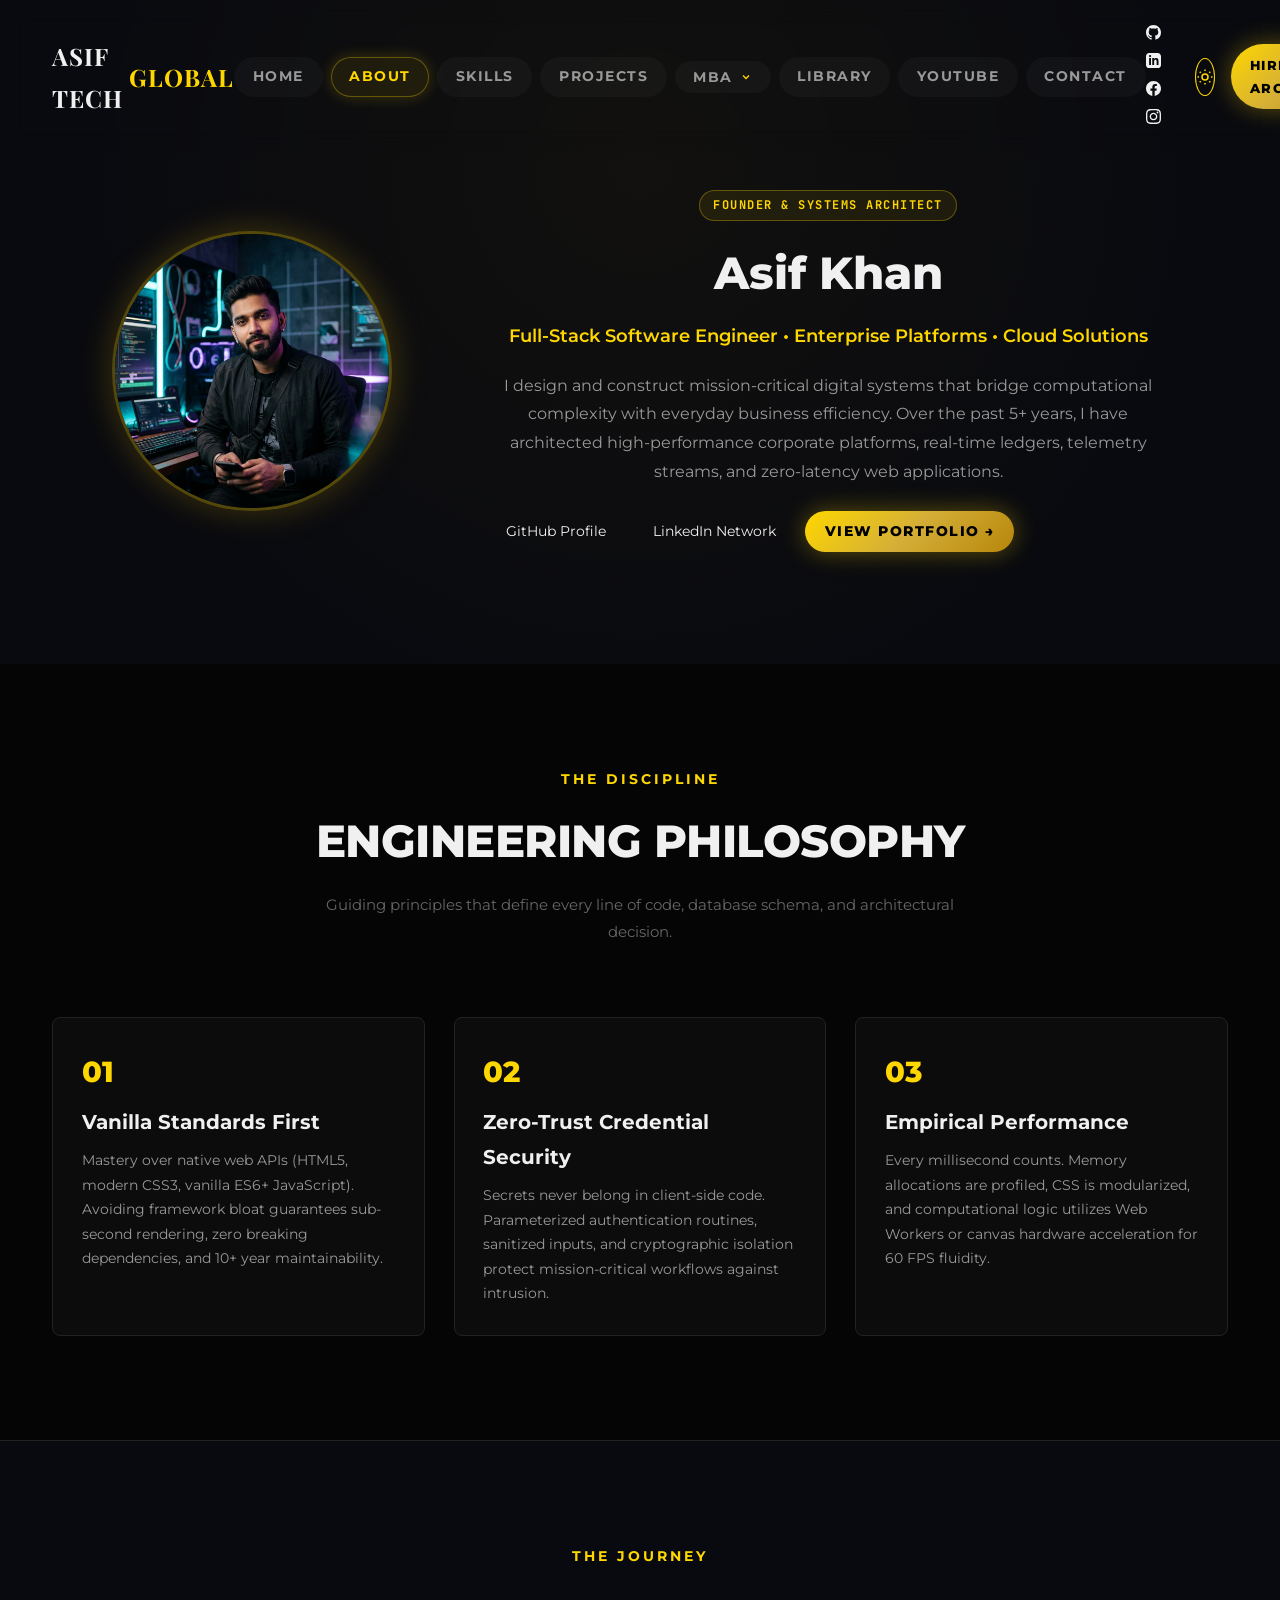
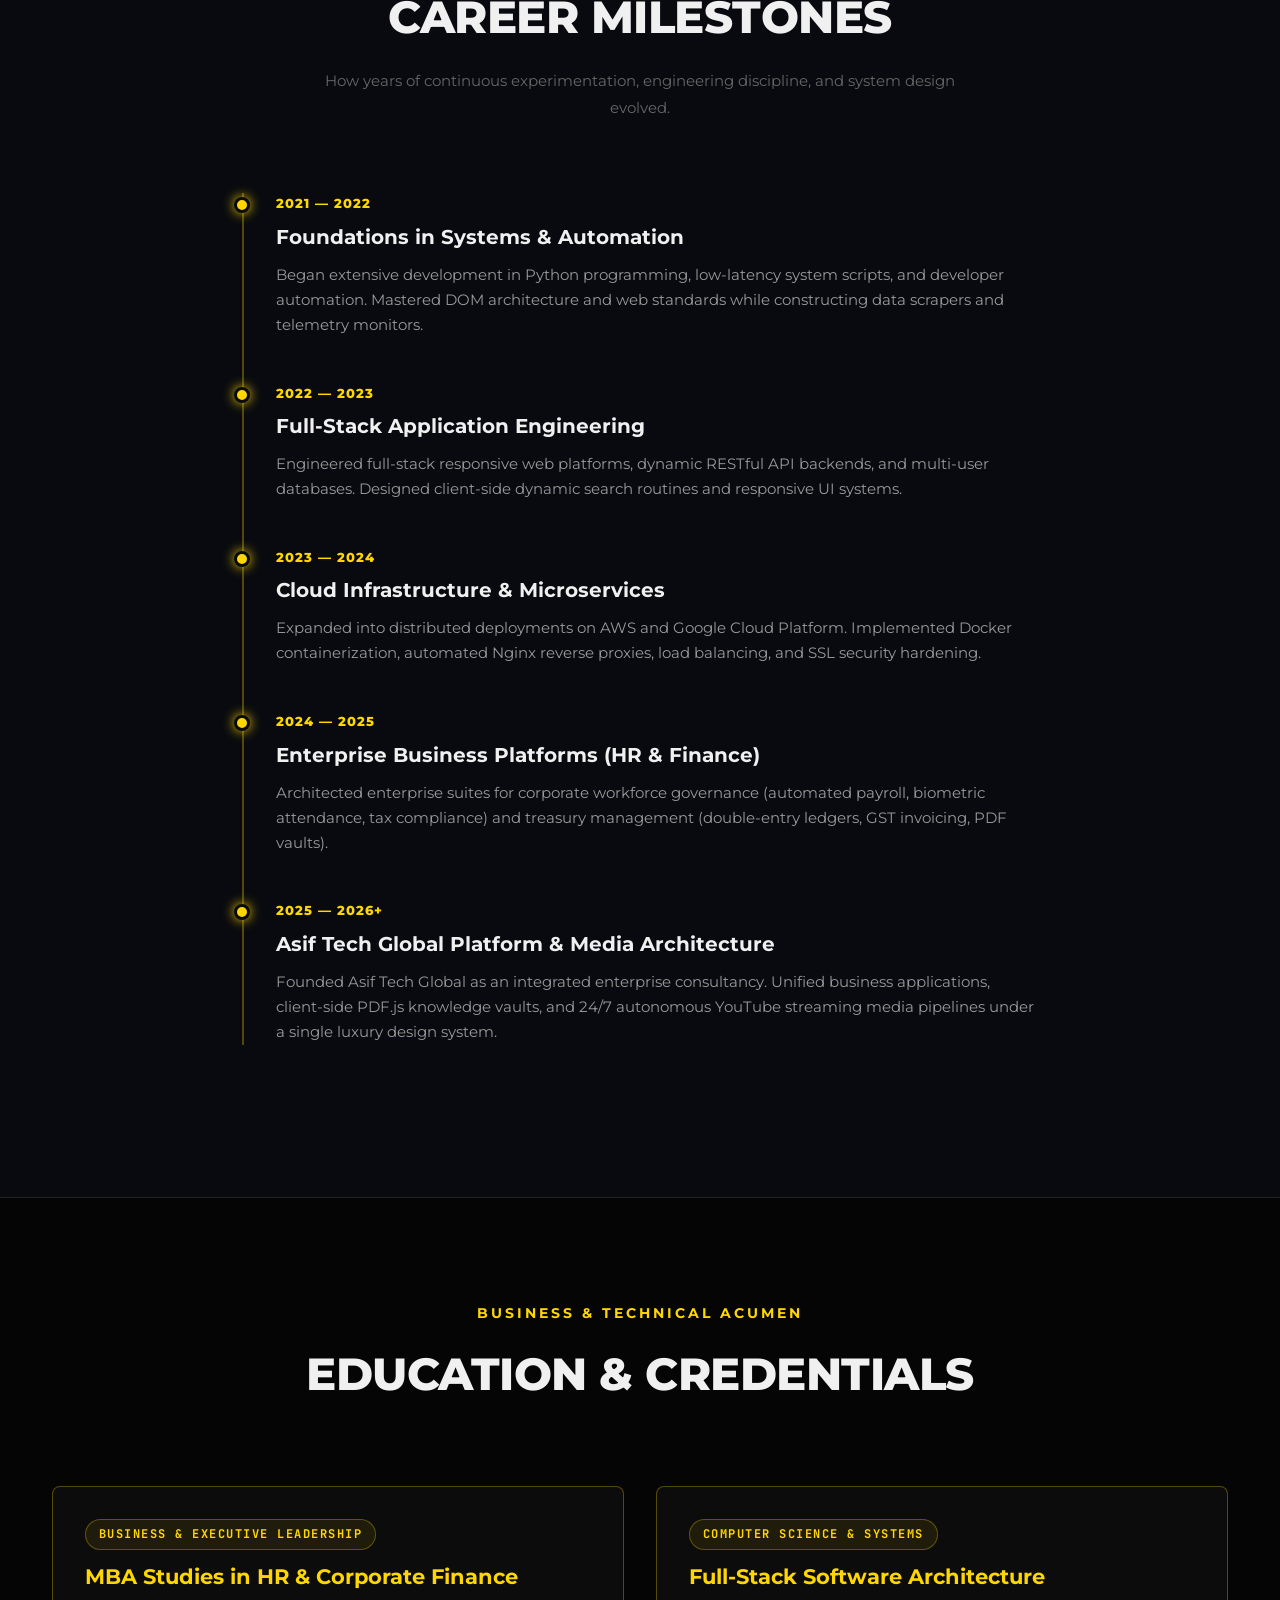
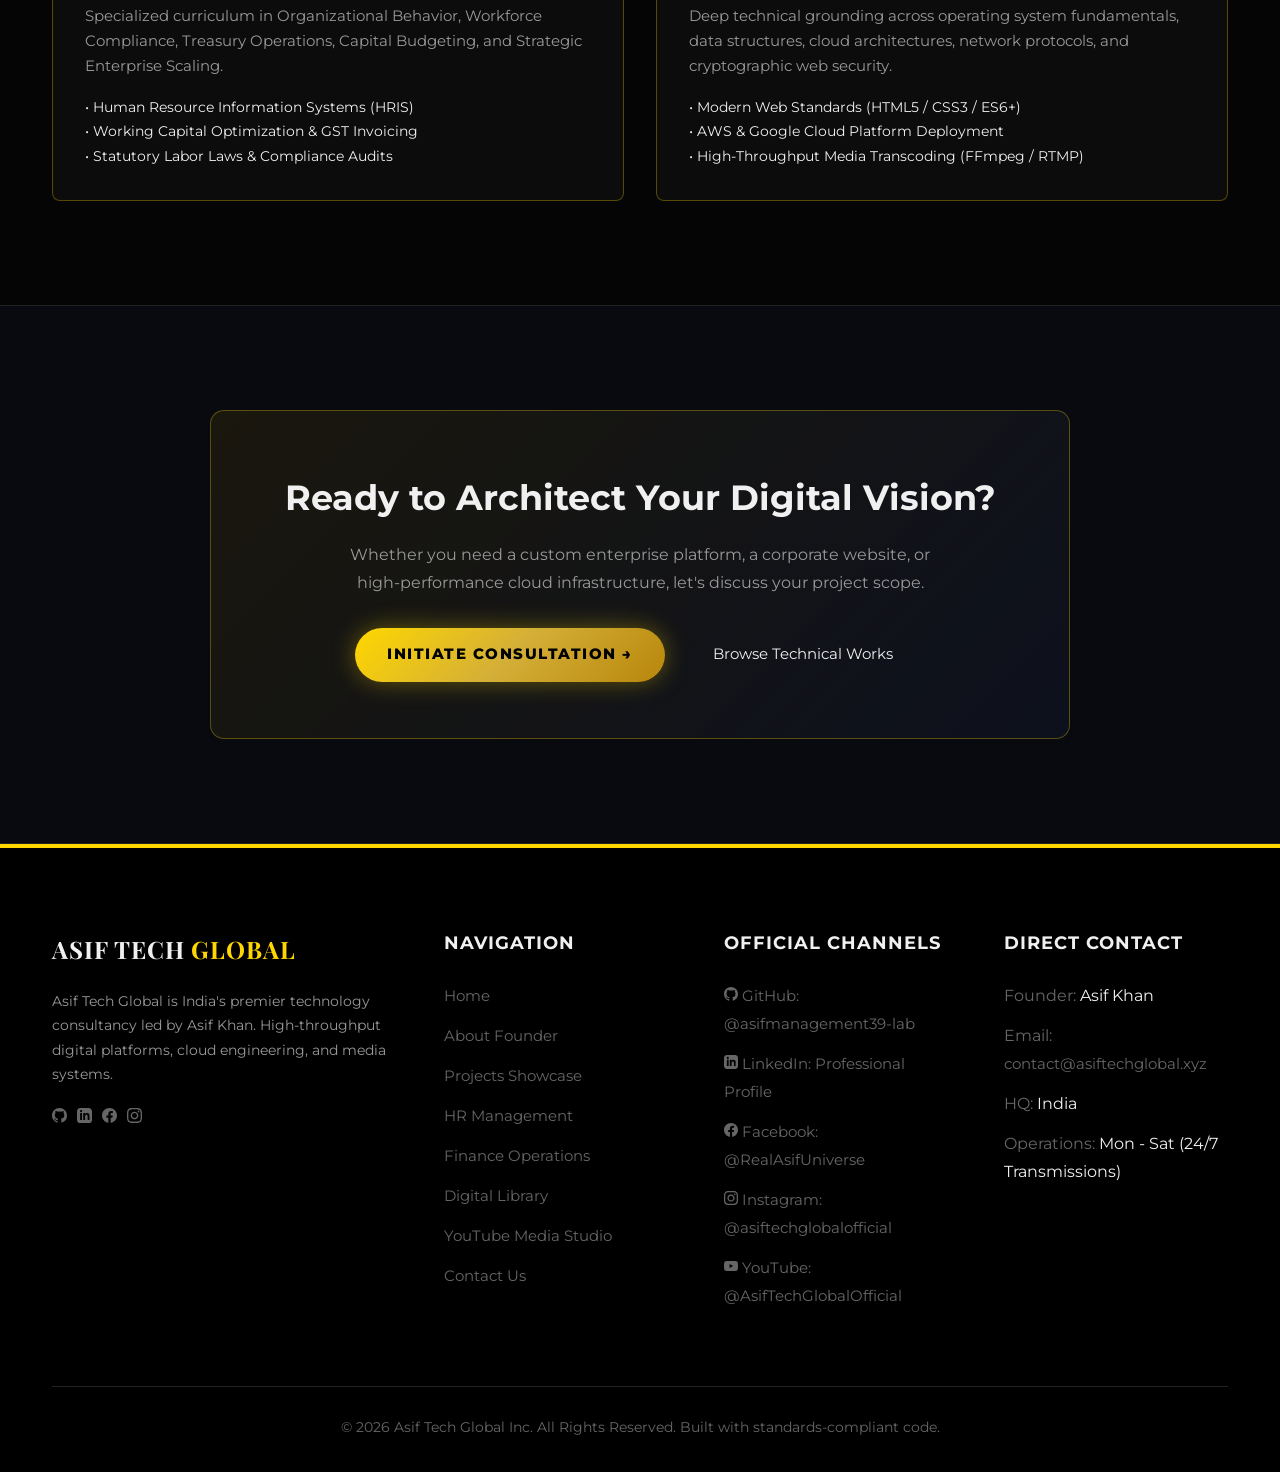
==== about.html @ d9b067c9 "feat: complete executive portfolio with about page, in-page contact, and features/setup/deployment d" ====
<!DOCTYPE html>
<html lang="en" data-theme="dark">
<head>
  <meta charset="UTF-8">
  <meta name="viewport" content="width=device-width, initial-scale=1.0">
  <title>About Asif Khan | Founder & Full-Stack Systems Architect</title>
  <meta name="description" content="Learn about Asif Khan, Founder and Full-Stack Systems Architect at Asif Tech Global. Background, technical expertise, career milestones, and engineering philosophy.">
  <meta name="author" content="Asif Khan">

  <!-- Universal Master Stylesheet -->
  <link rel="stylesheet" href="style.css">

  <style>
    .about-hero-grid {
      display: grid;
      grid-template-columns: 320px 1fr;
      gap: 3.5rem;
      align-items: center;
      margin: 2.5rem 0 4rem;
    }
    @media (max-width: 860px) {
      .about-hero-grid {
        grid-template-columns: 1fr;
        text-align: center;
      }
      .about-portrait-wrap {
        margin: 0 auto;
      }
      .about-social-links-row {
        justify-content: center;
      }
    }
    .about-portrait-wrap {
      width: 280px;
      height: 280px;
      border-radius: 50%;
      border: 3px solid var(--border-gold);
      box-shadow: 0 0 35px rgba(230, 184, 0, 0.25);
      overflow: hidden;
      position: relative;
    }
    .about-portrait-img {
      width: 100%;
      height: 100%;
      object-fit: cover;
      display: block;
    }
    .timeline-container {
      position: relative;
      margin: 3rem 0;
      padding-left: 2rem;
      border-left: 2px solid var(--border-gold);
    }
    .timeline-node {
      position: relative;
      margin-bottom: 2.8rem;
    }
    .timeline-node::before {
      content: '';
      position: absolute;
      left: -2.6rem;
      top: 4px;
      width: 16px;
      height: 16px;
      border-radius: 50%;
      background: var(--gold);
      box-shadow: 0 0 12px var(--gold);
      border: 3px solid #090a0f;
    }
    .timeline-year {
      font-size: 0.8rem;
      font-weight: 800;
      color: var(--gold);
      letter-spacing: 1px;
      text-transform: uppercase;
      margin-bottom: 4px;
    }
    .timeline-title {
      font-size: 1.25rem;
      font-weight: 700;
      color: var(--text-main);
      margin-bottom: 8px;
    }
    .timeline-desc {
      font-size: 0.92rem;
      color: var(--text-muted);
      line-height: 1.7;
    }
    .creds-card-grid {
      display: grid;
      grid-template-columns: repeat(auto-fit, minmax(280px, 1fr));
      gap: 1.8rem;
      margin-top: 2rem;
    }
    .cred-box {
      background: var(--dark-card);
      border: 1px solid var(--border-subtle);
      border-radius: var(--radius-md);
      padding: 1.8rem;
      transition: var(--transition);
    }
    .cred-box:hover {
      border-color: var(--border-gold);
      transform: translateY(-4px);
    }
  </style>
</head>
<body id="about-page">

  <!-- ==========================================================================
       Master Top Navigation
       ========================================================================== -->
  <nav class="navbar" id="navbar">
    <div class="container nav-wrapper">
      <a href="index.html" class="brand-logo">
        ASIF TECH <span>GLOBAL</span>
      </a>

      <!-- Navigation Menu -->
      <div class="nav-menu">
        <a href="index.html" class="nav-link-item">Home</a>
        <a href="about.html" class="nav-link-item active">About</a>
        <a href="index.html#skills" class="nav-link-item">Skills</a>
        <a href="projects.html" class="nav-link-item">Projects</a>

        <!-- MBA Dropdown Menu -->
        <div class="nav-dropdown" id="mbaDropdown">
          <button class="nav-dropdown-btn" id="mbaDropdownBtn" type="button" aria-expanded="false" aria-haspopup="true">
            <span>MBA</span>
            <svg class="dropdown-chevron" width="12" height="12" viewBox="0 0 24 24" fill="none" stroke="currentColor" stroke-width="2.5"><polyline points="6 9 12 15 18 9"></polyline></svg>
          </button>
          
          <div class="dropdown-menu-box" id="mbaDropdownMenu">
            <a href="hr.html" class="dropdown-item" id="navItemHr">
              <div class="dropdown-item-icon">
                <svg width="18" height="18" viewBox="0 0 24 24" fill="none" stroke="currentColor" stroke-width="2"><path d="M17 21v-2a4 4 0 0 0-4-4H5a4 4 0 0 0-4 4v2"></path><circle cx="9" cy="7" r="4"></circle><path d="M23 21v-2a4 4 0 0 0-3-3.87"></path><path d="M16 3.13a4 4 0 0 1 0 7.75"></path></svg>
              </div>
              <div class="dropdown-item-info">
                <span class="dropdown-title">HR</span>
                <span class="dropdown-desc">Human Resources, Payroll &amp; Workforce</span>
              </div>
            </a>

            <div class="dropdown-divider"></div>

            <a href="finance.html" class="dropdown-item" id="navItemFinance">
              <div class="dropdown-item-icon">
                <svg width="18" height="18" viewBox="0 0 24 24" fill="none" stroke="currentColor" stroke-width="2"><line x1="12" y1="1" x2="12" y2="23"></line><path d="M17 5H9.5a3.5 3.5 0 0 0 0 7h5a3.5 3.5 0 0 1 0 7H6"></path></svg>
              </div>
              <div class="dropdown-item-info">
                <span class="dropdown-title">FINANCE</span>
                <span class="dropdown-desc">Corporate Treasury, GST &amp; Ledgers</span>
              </div>
            </a>
          </div>
        </div>

        <a href="library.html" class="nav-link-item">Library</a>
        <a href="youtube.html" class="nav-link-item">YouTube</a>
        <a href="contact.html" class="nav-link-item">Contact</a>
      </div>

      <!-- Right Controls -->
      <div class="nav-right">
        <!-- Social Icons -->
        <div class="nav-social-icons">
          <a href="https://github.com/asifmanagement39-lab" target="_blank" rel="noopener" class="nav-social-btn" title="GitHub (@asifmanagement39-lab)">
            <svg width="15" height="15" viewBox="0 0 24 24" fill="currentColor"><path d="M12 0C5.37 0 0 5.37 0 12c0 5.31 3.435 9.795 8.205 11.385.6.105.825-.255.825-.57 0-.285-.015-1.23-.015-2.235-3.015.555-3.795-.735-4.035-1.41-.135-.345-.72-1.41-1.23-1.695-.42-.225-1.02-.78-.015-.795.945-.015 1.62.87 1.845 1.23 1.08 1.815 2.805 1.305 3.495.99.105-.78.42-1.305.765-1.605-2.67-.3-5.46-1.335-5.46-5.925 0-1.305.465-2.385 1.23-3.225-.12-.3-.54-1.53.12-3.18 0 0 1.005-.315 3.3 1.23.96-.27 1.98-.405 3-.405s2.04.135 3 .405c2.295-1.56 3.3-1.23 3.3-1.23.66 1.65.24 2.88.12 3.18.765.84 1.23 1.905 1.23 3.225 0 4.605-2.805 5.625-5.475 5.925.435.375.81 1.095.81 2.22 0 1.605-.015 2.895-.015 3.3 0 .315.225.69.825.57A12.02 12.02 0 0024 12c0-6.63-5.37-12-12-12z"/></svg>
          </a>
          <a href="https://linkedin.com" target="_blank" rel="noopener" class="nav-social-btn" title="LinkedIn">
            <svg width="15" height="15" viewBox="0 0 24 24" fill="currentColor"><path d="M19 0h-14c-2.761 0-5 2.239-5 5v14c0 2.761 2.239 5 5 5h14c2.762 0 5-2.239 5-5v-14c0-2.761-2.762-5-5-5zm-11 19h-3v-11h3v11zm-1.5-12.268c-.966 0-1.75-.79-1.75-1.764s.784-1.764 1.75-1.764 1.75.79 1.75 1.764-.783 1.764-1.75 1.764zm13.5 12.268h-3v-5.604c0-3.368-4-3.113-4 0v5.604h-3v-11h3v1.765c1.396-2.586 7-2.777 7 2.476v6.759z"/></svg>
          </a>
          <a href="https://www.facebook.com/RealAsifUniverse/" target="_blank" rel="noopener" class="nav-social-btn" title="Facebook (@RealAsifUniverse)">
            <svg width="15" height="15" viewBox="0 0 24 24" fill="currentColor"><path d="M24 12.073c0-6.627-5.373-12-12-12s-12 5.373-12 12c0 5.99 4.388 10.954 10.125 11.854v-8.385H7.078v-3.47h3.047V9.43c0-3.007 1.792-4.669 4.533-4.669 1.312 0 2.686.235 2.686.235v2.953H15.83c-1.491 0-1.956.925-1.956 1.874v2.25h3.328l-.532 3.47h-2.796v8.385C19.612 23.027 24 18.062 24 12.073z"/></svg>
          </a>
          <a href="https://www.instagram.com/asiftechglobalofficial/" target="_blank" rel="noopener" class="nav-social-btn" title="Instagram (@asiftechglobalofficial)">
            <svg width="15" height="15" viewBox="0 0 24 24" fill="currentColor"><path d="M12 2.163c3.204 0 3.584.012 4.85.07 3.252.148 4.771 1.691 4.919 4.919.058 1.265.069 1.645.069 4.849 0 3.205-.012 3.584-.069 4.849-.149 3.225-1.664 4.771-4.919 4.919-1.266.058-1.644.07-4.85.07-3.204 0-3.584-.012-4.849-.07-3.26-.149-4.771-1.699-4.919-4.92-.058-1.265-.07-1.644-.07-4.849 0-3.204.013-3.583.07-4.849.149-3.227 1.664-4.771 4.919-4.919 1.266-.057 1.645-.069 4.849-.069zm0-2.163c-3.259 0-3.667.014-4.947.072-4.358.2-6.78 2.618-6.98 6.98-.059 1.281-.073 1.689-.073 4.948 0 3.259.014 3.668.072 4.948.2 4.358 2.618 6.78 6.98 6.98 1.281.058 1.689.072 4.948.072 3.259 0 3.668-.014 4.948-.072 4.354-.2 6.782-2.618 6.979-6.98.059-1.28.073-1.689.073-4.948 0-3.259-.014-3.667-.072-4.947-.196-4.354-2.617-6.78-6.979-6.98-1.281-.059-1.69-.073-4.949-.073zm0 5.838c-3.403 0-6.162 2.759-6.162 6.162s2.759 6.163 6.162 6.163 6.162-2.759 6.162-6.163c0-3.403-2.759-6.162-6.162-6.162zm0 10.162c-2.209 0-4-1.79-4-4 0-2.209 1.791-4 4-4s4 1.791 4 4c0 2.21-1.791 4-4 4zm6.406-11.845c-.796 0-1.441.645-1.441 1.44s.645 1.44 1.441 1.44c.795 0 1.439-.645 1.439-1.44s-.644-1.44-1.439-1.44z"/></svg>
          </a>
        </div>

        <!-- Theme Toggle -->
        <button class="theme-toggle-btn" id="mode-toggle" type="button" aria-label="Toggle Dark and Light Mode" title="Toggle Mode">
          <svg id="sun-svg" width="18" height="18" viewBox="0 0 24 24" fill="none" stroke="currentColor" stroke-width="2">
            <circle cx="12" cy="12" r="4"></circle>
            <path d="M12 2v2M12 20v2M4.93 4.93l1.41 1.41M17.66 17.66l1.41 1.41M2 12h2M20 12h2M6.34 17.66l-1.41 1.41M19.07 4.93l-1.41 1.41"></path>
          </svg>
          <svg id="moon-svg" width="18" height="18" viewBox="0 0 24 24" fill="none" stroke="currentColor" stroke-width="2" style="display: none;">
            <path d="M21 12.79A9 9 0 1 1 11.21 3 7 7 0 0 0 21 12.79z"></path>
          </svg>
        </button>

        <a href="contact.html" class="btn-gold" style="font-size: 0.82rem; padding: 0.6rem 1.2rem;">Hire Architect</a>
      </div>
    </div>
  </nav>

  <!-- ==========================================================================
       Header / Profile Hero
       ========================================================================== -->
  <header class="hero" style="min-height: auto; padding-top: 150px; padding-bottom: 3rem;">
    <div class="hero-overlay"></div>
    <div class="container" style="position: relative; z-index: 2;">
      <div class="about-hero-grid">
        <div class="about-portrait-wrap">
          <img src="assets/asif_khan.jpg" alt="Asif Khan - Founder & Systems Architect" class="about-portrait-img">
        </div>

        <div>
          <div class="suite-badge" style="margin-bottom: 0.8rem;">FOUNDER &amp; SYSTEMS ARCHITECT</div>
          <h1 style="font-size: 2.8rem; font-weight: 800; color: var(--text-main); margin-bottom: 0.5rem;">
            Asif Khan
          </h1>
          <p style="color: var(--gold); font-size: 1.15rem; font-weight: 600; margin-bottom: 1.2rem;">
            Full-Stack Software Engineer • Enterprise Platforms • Cloud Solutions
          </p>
          <p style="color: var(--text-muted); font-size: 1rem; line-height: 1.8; margin-bottom: 1.5rem; max-width: 680px;">
            I design and construct mission-critical digital systems that bridge computational complexity with everyday business efficiency. Over the past 5+ years, I have architected high-performance corporate platforms, real-time ledgers, telemetry streams, and zero-latency web applications.
          </p>

          <div class="about-social-links-row" style="display: flex; gap: 12px; align-items: center; flex-wrap: wrap;">
            <a href="https://github.com/asifmanagement39-lab" target="_blank" rel="noopener" class="btn-outline-gold" style="padding: 0.55rem 1.1rem; font-size: 0.85rem;">
              GitHub Profile
            </a>
            <a href="https://linkedin.com" target="_blank" rel="noopener" class="btn-outline-gold" style="padding: 0.55rem 1.1rem; font-size: 0.85rem;">
              LinkedIn Network
            </a>
            <a href="projects.html" class="btn-gold" style="padding: 0.55rem 1.2rem; font-size: 0.85rem;">
              View Portfolio &rarr;
            </a>
          </div>
        </div>
      </div>
    </div>
  </header>

  <!-- ==========================================================================
       Engineering Philosophy & Core Beliefs
       ========================================================================== -->
  <section class="section section-bg-dark">
    <div class="container">
      <div class="section-header">
        <div class="section-pretitle">The Discipline</div>
        <h2 class="section-h2">Engineering Philosophy</h2>
        <p style="max-width: 680px; margin: 12px auto 0; color: var(--text-dim); font-size: 0.95rem;">
          Guiding principles that define every line of code, database schema, and architectural decision.
        </p>
      </div>

      <div class="creds-card-grid">
        <div class="cred-box">
          <div style="font-size: 1.8rem; font-weight: 800; color: var(--gold); margin-bottom: 0.5rem;">01</div>
          <h3 style="font-size: 1.25rem; margin-bottom: 8px;">Vanilla Standards First</h3>
          <p style="font-size: 0.9rem; color: var(--text-muted); line-height: 1.7;">
            Mastery over native web APIs (HTML5, modern CSS3, vanilla ES6+ JavaScript). Avoiding framework bloat guarantees sub-second rendering, zero breaking dependencies, and 10+ year maintainability.
          </p>
        </div>

        <div class="cred-box">
          <div style="font-size: 1.8rem; font-weight: 800; color: var(--gold); margin-bottom: 0.5rem;">02</div>
          <h3 style="font-size: 1.25rem; margin-bottom: 8px;">Zero-Trust Credential Security</h3>
          <p style="font-size: 0.9rem; color: var(--text-muted); line-height: 1.7;">
            Secrets never belong in client-side code. Parameterized authentication routines, sanitized inputs, and cryptographic isolation protect mission-critical workflows against intrusion.
          </p>
        </div>

        <div class="cred-box">
          <div style="font-size: 1.8rem; font-weight: 800; color: var(--gold); margin-bottom: 0.5rem;">03</div>
          <h3 style="font-size: 1.25rem; margin-bottom: 8px;">Empirical Performance</h3>
          <p style="font-size: 0.9rem; color: var(--text-muted); line-height: 1.7;">
            Every millisecond counts. Memory allocations are profiled, CSS is modularized, and computational logic utilizes Web Workers or canvas hardware acceleration for 60 FPS fluidity.
          </p>
        </div>
      </div>
    </div>
  </section>

  <!-- ==========================================================================
       Career & Evolution Timeline
       ========================================================================== -->
  <section class="section">
    <div class="container" style="max-width: 860px;">
      <div class="section-header">
        <div class="section-pretitle">The Journey</div>
        <h2 class="section-h2">Career Milestones</h2>
        <p style="max-width: 650px; margin: 12px auto 0; color: var(--text-dim); font-size: 0.95rem;">
          How years of continuous experimentation, engineering discipline, and system design evolved.
        </p>
      </div>

      <div class="timeline-container">
        <!-- Milestone 1 -->
        <div class="timeline-node">
          <div class="timeline-year">2021 — 2022</div>
          <div class="timeline-title">Foundations in Systems & Automation</div>
          <p class="timeline-desc">
            Began extensive development in Python programming, low-latency system scripts, and developer automation. Mastered DOM architecture and web standards while constructing data scrapers and telemetry monitors.
          </p>
        </div>

        <!-- Milestone 2 -->
        <div class="timeline-node">
          <div class="timeline-year">2022 — 2023</div>
          <div class="timeline-title">Full-Stack Application Engineering</div>
          <p class="timeline-desc">
            Engineered full-stack responsive web platforms, dynamic RESTful API backends, and multi-user databases. Designed client-side dynamic search routines and responsive UI systems.
          </p>
        </div>

        <!-- Milestone 3 -->
        <div class="timeline-node">
          <div class="timeline-year">2023 — 2024</div>
          <div class="timeline-title">Cloud Infrastructure & Microservices</div>
          <p class="timeline-desc">
            Expanded into distributed deployments on AWS and Google Cloud Platform. Implemented Docker containerization, automated Nginx reverse proxies, load balancing, and SSL security hardening.
          </p>
        </div>

        <!-- Milestone 4 -->
        <div class="timeline-node">
          <div class="timeline-year">2024 — 2025</div>
          <div class="timeline-title">Enterprise Business Platforms (HR & Finance)</div>
          <p class="timeline-desc">
            Architected enterprise suites for corporate workforce governance (automated payroll, biometric attendance, tax compliance) and treasury management (double-entry ledgers, GST invoicing, PDF vaults).
          </p>
        </div>

        <!-- Milestone 5 -->
        <div class="timeline-node">
          <div class="timeline-year">2025 — 2026+</div>
          <div class="timeline-title">Asif Tech Global Platform & Media Architecture</div>
          <p class="timeline-desc">
            Founded Asif Tech Global as an integrated enterprise consultancy. Unified business applications, client-side PDF.js knowledge vaults, and 24/7 autonomous YouTube streaming media pipelines under a single luxury design system.
          </p>
        </div>
      </div>
    </div>
  </section>

  <!-- ==========================================================================
       Credentials & Education (MBA & Technology)
       ========================================================================== -->
  <section class="section section-bg-dark">
    <div class="container">
      <div class="section-header">
        <div class="section-pretitle">Business &amp; Technical Acumen</div>
        <h2 class="section-h2">Education &amp; Credentials</h2>
      </div>

      <div style="display: grid; grid-template-columns: repeat(auto-fit, minmax(320px, 1fr)); gap: 2rem;">
        <div style="background: var(--dark-card); border: 1px solid var(--border-gold); border-radius: var(--radius-md); padding: 2rem;">
          <div class="suite-badge" style="margin-bottom: 0.6rem;">Business &amp; Executive Leadership</div>
          <h3 style="font-size: 1.3rem; color: var(--gold); margin-bottom: 0.5rem;">MBA Studies in HR &amp; Corporate Finance</h3>
          <p style="color: var(--text-muted); font-size: 0.92rem; line-height: 1.7; margin-bottom: 1rem;">
            Specialized curriculum in Organizational Behavior, Workforce Compliance, Treasury Operations, Capital Budgeting, and Strategic Enterprise Scaling.
          </p>
          <ul style="font-size: 0.85rem; color: var(--text-main); line-height: 1.8;">
            <li>&bull; Human Resource Information Systems (HRIS)</li>
            <li>&bull; Working Capital Optimization &amp; GST Invoicing</li>
            <li>&bull; Statutory Labor Laws &amp; Compliance Audits</li>
          </ul>
        </div>

        <div style="background: var(--dark-card); border: 1px solid var(--border-gold); border-radius: var(--radius-md); padding: 2rem;">
          <div class="suite-badge" style="margin-bottom: 0.6rem;">Computer Science &amp; Systems</div>
          <h3 style="font-size: 1.3rem; color: var(--gold); margin-bottom: 0.5rem;">Full-Stack Software Architecture</h3>
          <p style="color: var(--text-muted); font-size: 0.92rem; line-height: 1.7; margin-bottom: 1rem;">
            Deep technical grounding across operating system fundamentals, data structures, cloud architectures, network protocols, and cryptographic web security.
          </p>
          <ul style="font-size: 0.85rem; color: var(--text-main); line-height: 1.8;">
            <li>&bull; Modern Web Standards (HTML5 / CSS3 / ES6+)</li>
            <li>&bull; AWS &amp; Google Cloud Platform Deployment</li>
            <li>&bull; High-Throughput Media Transcoding (FFmpeg / RTMP)</li>
          </ul>
        </div>
      </div>
    </div>
  </section>

  <!-- ==========================================================================
       Direct Call to Action
       ========================================================================== -->
  <section class="section" style="text-align: center;">
    <div class="container">
      <div style="background: linear-gradient(135deg, rgba(230, 184, 0, 0.08), rgba(15, 20, 36, 0.7)); border: 1px solid var(--border-gold); border-radius: var(--radius-lg); padding: 3.5rem 2rem; max-width: 860px; margin: 0 auto;">
        <h2 style="font-size: 2.2rem; color: var(--text-main); margin-bottom: 0.8rem;">Ready to Architect Your Digital Vision?</h2>
        <p style="color: var(--text-muted); max-width: 580px; margin: 0 auto 2rem; font-size: 1rem; line-height: 1.7;">
          Whether you need a custom enterprise platform, a corporate website, or high-performance cloud infrastructure, let's discuss your project scope.
        </p>
        <div style="display: flex; gap: 1rem; justify-content: center; flex-wrap: wrap;">
          <a href="contact.html" class="btn-gold" style="padding: 0.85rem 2rem; font-size: 0.95rem;">Initiate Consultation &rarr;</a>
          <a href="projects.html" class="btn-outline-gold" style="padding: 0.85rem 2rem; font-size: 0.95rem;">Browse Technical Works</a>
        </div>
      </div>
    </div>
  </section>

  <!-- ==========================================================================
       Footer
       ========================================================================== -->
  <footer>
    <div class="container">
      <div class="footer-cols">
        <div>
          <div class="brand-logo" style="margin-bottom: 1.2rem;">ASIF TECH <span>GLOBAL</span></div>
          <p style="color: var(--text-muted); font-size: 0.9rem; line-height: 1.7;">
            Asif Tech Global is India's premier technology consultancy led by Asif Khan. High-throughput digital platforms, cloud engineering, and media systems.
          </p>
          <div class="footer-social-bar" style="margin-top: 1.2rem; display: flex; gap: 10px;">
            <a href="https://github.com/asifmanagement39-lab" target="_blank" rel="noopener" class="nav-social-btn" title="GitHub (@asifmanagement39-lab)">
              <svg width="15" height="15" viewBox="0 0 24 24" fill="currentColor"><path d="M12 0C5.37 0 0 5.37 0 12c0 5.31 3.435 9.795 8.205 11.385.6.105.825-.255.825-.57 0-.285-.015-1.23-.015-2.235-3.015.555-3.795-.735-4.035-1.41-.135-.345-.72-1.41-1.23-1.695-.42-.225-1.02-.78-.015-.795.945-.015 1.62.87 1.845 1.23 1.08 1.815 2.805 1.305 3.495.99.105-.78.42-1.305.765-1.605-2.67-.3-5.46-1.335-5.46-5.925 0-1.305.465-2.385 1.23-3.225-.12-.3-.54-1.53.12-3.18 0 0 1.005-.315 3.3 1.23.96-.27 1.98-.405 3-.405s2.04.135 3 .405c2.295-1.56 3.3-1.23 3.3-1.23.66 1.65.24 2.88.12 3.18.765.84 1.23 1.905 1.23 3.225 0 4.605-2.805 5.625-5.475 5.925.435.375.81 1.095.81 2.22 0 1.605-.015 2.895-.015 3.3 0 .315.225.69.825.57A12.02 12.02 0 0024 12c0-6.63-5.37-12-12-12z"/></svg>
            </a>
            <a href="https://linkedin.com" target="_blank" rel="noopener" class="nav-social-btn" title="LinkedIn">
              <svg width="15" height="15" viewBox="0 0 24 24" fill="currentColor"><path d="M19 0h-14c-2.761 0-5 2.239-5 5v14c0 2.761 2.239 5 5 5h14c2.762 0 5-2.239 5-5v-14c0-2.761-2.762-5-5-5zm-11 19h-3v-11h3v11zm-1.5-12.268c-.966 0-1.75-.79-1.75-1.764s.784-1.764 1.75-1.764 1.75.79 1.75 1.764-.783 1.764-1.75 1.764zm13.5 12.268h-3v-5.604c0-3.368-4-3.113-4 0v5.604h-3v-11h3v1.765c1.396-2.586 7-2.777 7 2.476v6.759z"/></svg>
            </a>
            <a href="https://www.facebook.com/RealAsifUniverse/" target="_blank" rel="noopener" class="nav-social-btn" title="Facebook (@RealAsifUniverse)">
              <svg width="15" height="15" viewBox="0 0 24 24" fill="currentColor"><path d="M24 12.073c0-6.627-5.373-12-12-12s-12 5.373-12 12c0 5.99 4.388 10.954 10.125 11.854v-8.385H7.078v-3.47h3.047V9.43c0-3.007 1.792-4.669 4.533-4.669 1.312 0 2.686.235 2.686.235v2.953H15.83c-1.491 0-1.956.925-1.956 1.874v2.25h3.328l-.532 3.47h-2.796v8.385C19.612 23.027 24 18.062 24 12.073z"/></svg>
            </a>
            <a href="https://www.instagram.com/asiftechglobalofficial/" target="_blank" rel="noopener" class="nav-social-btn" title="Instagram (@asiftechglobalofficial)">
              <svg width="15" height="15" viewBox="0 0 24 24" fill="currentColor"><path d="M12 2.163c3.204 0 3.584.012 4.85.07 3.252.148 4.771 1.691 4.919 4.919.058 1.265.069 1.645.069 4.849 0 3.205-.012 3.584-.069 4.849-.149 3.225-1.664 4.771-4.919 4.919-1.266.058-1.644.07-4.85.07-3.204 0-3.584-.012-4.849-.07-3.26-.149-4.771-1.699-4.919-4.92-.058-1.265-.07-1.644-.07-4.849 0-3.204.013-3.583.07-4.849.149-3.227 1.664-4.771 4.919-4.919 1.266-.057 1.645-.069 4.849-.069zm0-2.163c-3.259 0-3.667.014-4.947.072-4.358.2-6.78 2.618-6.98 6.98-.059 1.281-.073 1.689-.073 4.948 0 3.259.014 3.668.072 4.948.2 4.358 2.618 6.78 6.98 6.98 1.281.058 1.689.072 4.948.072 3.259 0 3.668-.014 4.948-.072 4.354-.2 6.782-2.618 6.979-6.98.059-1.28.073-1.689.073-4.948 0-3.259-.014-3.667-.072-4.947-.196-4.354-2.617-6.78-6.979-6.98-1.281-.059-1.69-.073-4.949-.073zm0 5.838c-3.403 0-6.162 2.759-6.162 6.162s2.759 6.163 6.162 6.163 6.162-2.759 6.162-6.163c0-3.403-2.759-6.162-6.162-6.162zm0 10.162c-2.209 0-4-1.79-4-4 0-2.209 1.791-4 4-4s4 1.791 4 4c0 2.21-1.791 4-4 4zm6.406-11.845c-.796 0-1.441.645-1.441 1.44s.645 1.44 1.441 1.44c.795 0 1.439-.645 1.439-1.44s-.644-1.44-1.439-1.44z"/></svg>
            </a>
          </div>
        </div>

        <div>
          <h3>Navigation</h3>
          <ul>
            <li><a href="index.html">Home</a></li>
            <li><a href="about.html">About Founder</a></li>
            <li><a href="projects.html">Projects Showcase</a></li>
            <li><a href="hr.html">HR Management</a></li>
            <li><a href="finance.html">Finance Operations</a></li>
            <li><a href="library.html">Digital Library</a></li>
            <li><a href="youtube.html">YouTube Media Studio</a></li>
            <li><a href="contact.html">Contact Us</a></li>
          </ul>
        </div>

        <div>
          <h3>Official Channels</h3>
          <ul class="social-channel-list">
            <li>
              <a href="https://github.com/asifmanagement39-lab" target="_blank" rel="noopener">
                <svg width="14" height="14" viewBox="0 0 24 24" fill="currentColor"><path d="M12 0C5.37 0 0 5.37 0 12c0 5.31 3.435 9.795 8.205 11.385.6.105.825-.255.825-.57 0-.285-.015-1.23-.015-2.235-3.015.555-3.795-.735-4.035-1.41-.135-.345-.72-1.41-1.23-1.695-.42-.225-1.02-.78-.015-.795.945-.015 1.62.87 1.845 1.23 1.08 1.815 2.805 1.305 3.495.99.105-.78.42-1.305.765-1.605-2.67-.3-5.46-1.335-5.46-5.925 0-1.305.465-2.385 1.23-3.225-.12-.3-.54-1.53.12-3.18 0 0 1.005-.315 3.3 1.23.96-.27 1.98-.405 3-.405s2.04.135 3 .405c2.295-1.56 3.3-1.23 3.3-1.23.66 1.65.24 2.88.12 3.18.765.84 1.23 1.905 1.23 3.225 0 4.605-2.805 5.625-5.475 5.925.435.375.81 1.095.81 2.22 0 1.605-.015 2.895-.015 3.3 0 .315.225.69.825.57A12.02 12.02 0 0024 12c0-6.63-5.37-12-12-12z"/></svg>
                <span>GitHub: @asifmanagement39-lab</span>
              </a>
            </li>
            <li>
              <a href="https://linkedin.com" target="_blank" rel="noopener">
                <svg width="14" height="14" viewBox="0 0 24 24" fill="currentColor"><path d="M19 0h-14c-2.761 0-5 2.239-5 5v14c0 2.761 2.239 5 5 5h14c2.762 0 5-2.239 5-5v-14c0-2.761-2.762-5-5-5zm-11 19h-3v-11h3v11zm-1.5-12.268c-.966 0-1.75-.79-1.75-1.764s.784-1.764 1.75-1.764 1.75.79 1.75 1.764-.783 1.764-1.75 1.764zm13.5 12.268h-3v-5.604c0-3.368-4-3.113-4 0v5.604h-3v-11h3v1.765c1.396-2.586 7-2.777 7 2.476v6.759z"/></svg>
                <span>LinkedIn: Professional Profile</span>
              </a>
            </li>
            <li>
              <a href="https://www.facebook.com/RealAsifUniverse/" target="_blank" rel="noopener">
                <svg width="14" height="14" viewBox="0 0 24 24" fill="currentColor"><path d="M24 12.073c0-6.627-5.373-12-12-12s-12 5.373-12 12c0 5.99 4.388 10.954 10.125 11.854v-8.385H7.078v-3.47h3.047V9.43c0-3.007 1.792-4.669 4.533-4.669 1.312 0 2.686.235 2.686.235v2.953H15.83c-1.491 0-1.956.925-1.956 1.874v2.25h3.328l-.532 3.47h-2.796v8.385C19.612 23.027 24 18.062 24 12.073z"/></svg>
                <span>Facebook: @RealAsifUniverse</span>
              </a>
            </li>
            <li>
              <a href="https://www.instagram.com/asiftechglobalofficial/" target="_blank" rel="noopener">
                <svg width="14" height="14" viewBox="0 0 24 24" fill="currentColor"><path d="M12 2.163c3.204 0 3.584.012 4.85.07 3.252.148 4.771 1.691 4.919 4.919.058 1.265.069 1.645.069 4.849 0 3.205-.012 3.584-.069 4.849-.149 3.225-1.664 4.771-4.919 4.919-1.266.058-1.644.07-4.85.07-3.204 0-3.584-.012-4.849-.07-3.26-.149-4.771-1.699-4.919-4.92-.058-1.265-.07-1.644-.07-4.849 0-3.204.013-3.583.07-4.849.149-3.227 1.664-4.771 4.919-4.919 1.266-.057 1.645-.069 4.849-.069zm0-2.163c-3.259 0-3.667.014-4.947.072-4.358.2-6.78 2.618-6.98 6.98-.059 1.281-.073 1.689-.073 4.948 0 3.259.014 3.668.072 4.948.2 4.358 2.618 6.78 6.98 6.98 1.281.058 1.689.072 4.948.072 3.259 0 3.668-.014 4.948-.072 4.354-.2 6.782-2.618 6.979-6.98.059-1.28.073-1.689.073-4.948 0-3.259-.014-3.667-.072-4.947-.196-4.354-2.617-6.78-6.979-6.98-1.281-.059-1.69-.073-4.949-.073zm0 5.838c-3.403 0-6.162 2.759-6.162 6.162s2.759 6.163 6.162 6.163 6.162-2.759 6.162-6.163c0-3.403-2.759-6.162-6.162-6.162zm0 10.162c-2.209 0-4-1.79-4-4 0-2.209 1.791-4 4-4s4 1.791 4 4c0 2.21-1.791 4-4 4zm6.406-11.845c-.796 0-1.441.645-1.441 1.44s.645 1.44 1.441 1.44c.795 0 1.439-.645 1.439-1.44s-.644-1.44-1.439-1.44z"/></svg>
                <span>Instagram: @asiftechglobalofficial</span>
              </a>
            </li>
            <li>
              <a href="https://www.youtube.com/@AsifTechGlobalOfficial" target="_blank" rel="noopener">
                <svg width="14" height="14" viewBox="0 0 24 24" fill="currentColor"><path d="M23.498 6.186a3.016 3.016 0 0 0-2.122-2.136C19.505 3.545 12 3.545 12 3.545s-7.505 0-9.377.505A3.017 3.017 0 0 0 .502 6.186C0 8.07 0 12 0 12s0 3.93.502 5.814a3.016 3.016 0 0 0 2.122 2.136c1.871.505 9.376.505 9.376.505s7.505 0 9.377-.505a3.015 3.015 0 0 0 2.122-2.136C24 15.93 24 12 24 12s0-3.93-.502-5.814zM9.545 15.568V8.432L15.818 12l-6.273 3.568z"/></svg>
                <span>YouTube: @AsifTechGlobalOfficial</span>
              </a>
            </li>
          </ul>
        </div>

        <div>
          <h3>Direct Contact</h3>
          <ul>
            <li><span style="color: var(--text-dim);">Founder:</span> Asif Khan</li>
            <li><span style="color: var(--text-dim);">Email:</span> <a href="mailto:contact@asiftechglobal.xyz">contact@asiftechglobal.xyz</a></li>
            <li><span style="color: var(--text-dim);">HQ:</span> India</li>
            <li><span style="color: var(--text-dim);">Operations:</span> Mon - Sat (24/7 Transmissions)</li>
          </ul>
        </div>
      </div>

      <div class="footer-bottom">
        &copy; 2026 Asif Tech Global Inc. All Rights Reserved. Built with standards-compliant code.
      </div>
    </div>
  </footer>

  <!-- Scroll to top button -->
  <button class="scroll-top" id="scroll-top" onclick="window.scrollTo({top:0,behavior:'smooth'})" aria-label="Scroll to Top" title="Scroll to Top">
    &uarr;
  </button>

  <!-- Modular Scripts -->
  <script src="js/config.js"></script>
  <script src="js/ui-common.js"></script>
  <script>
    document.addEventListener('DOMContentLoaded', () => {
      initTheme();
      initNavbarScroll();
      initMbaDropdown();
      initScrollTop();
    });
  </script>
</body>
</html>
---- style.css ----
/* ==========================================================================
   ASIF TECH GLOBAL — Universal Master Stylesheet
   Modular imports: Theme & Design Tokens, Core Components, and Responsive Optimization.
   ========================================================================== */

@import url("css/theme.css");
@import url("css/main.css");
@import url("css/responsive.css");
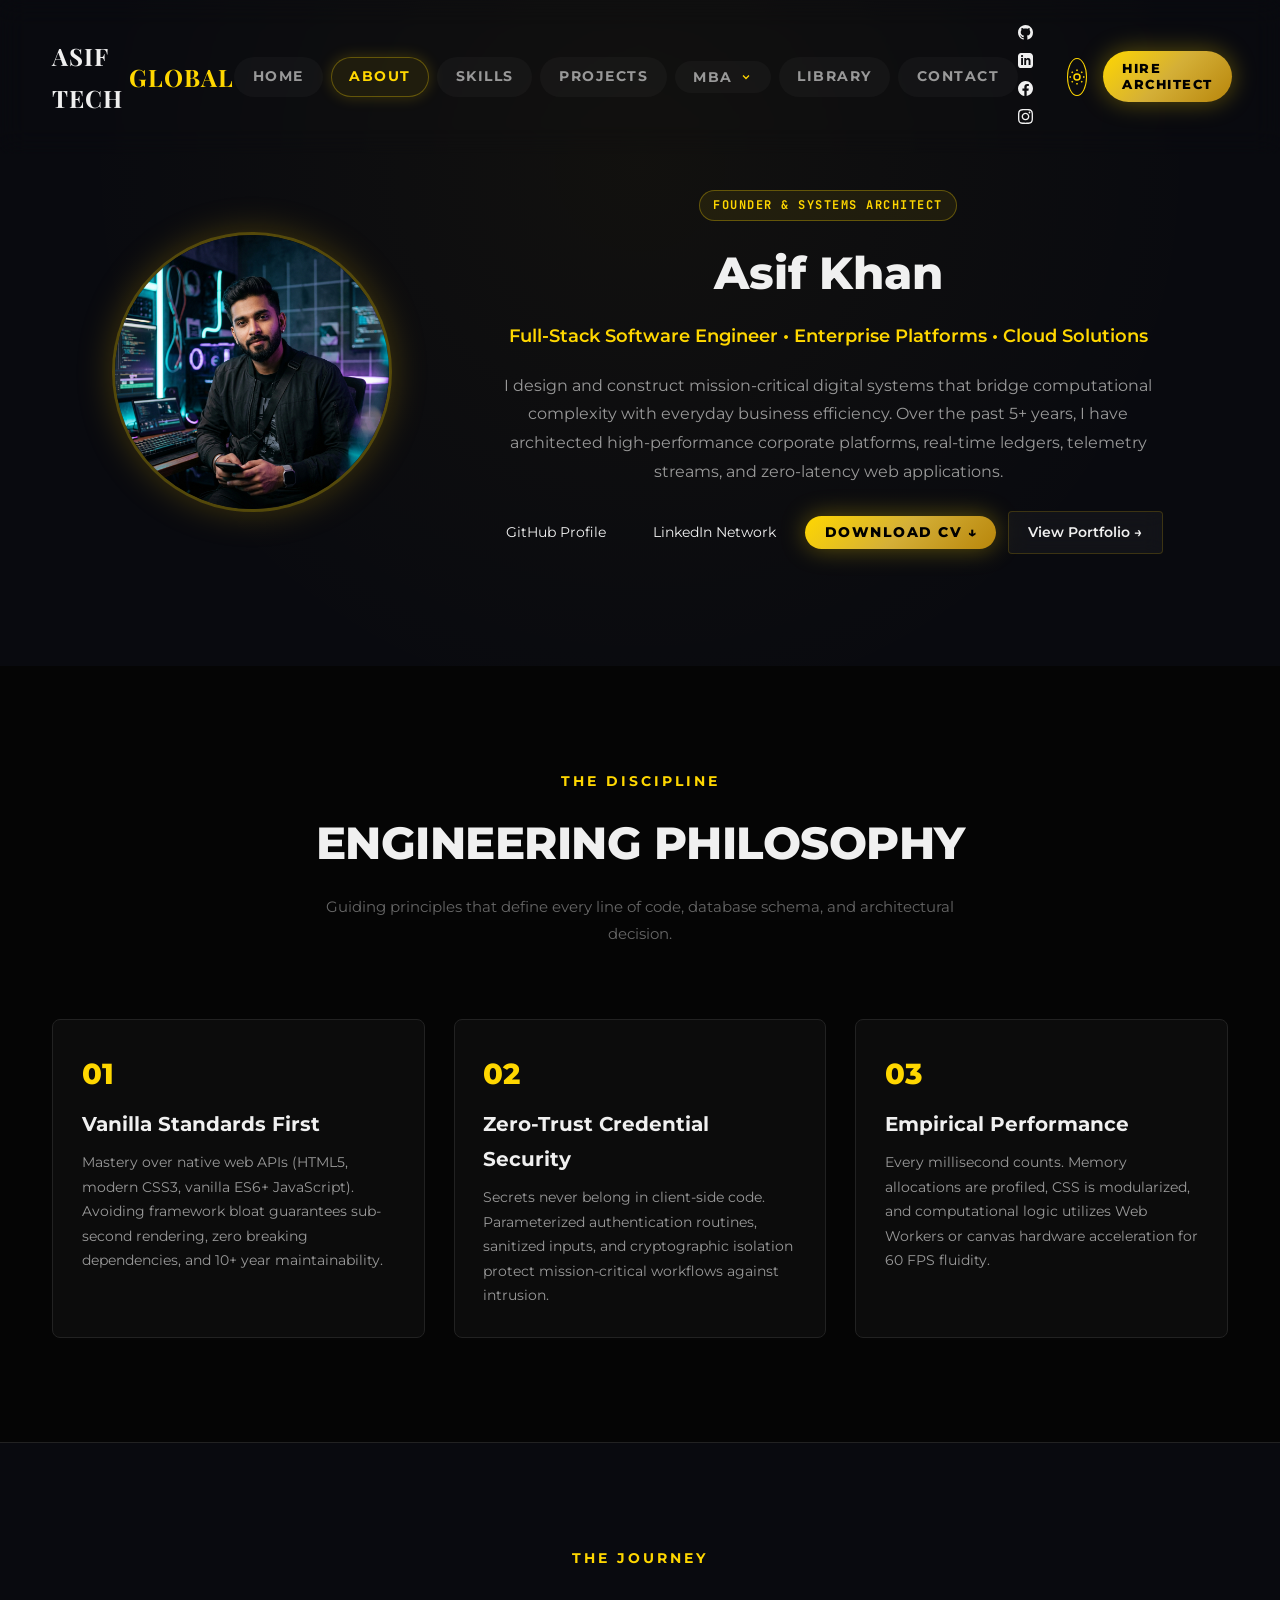
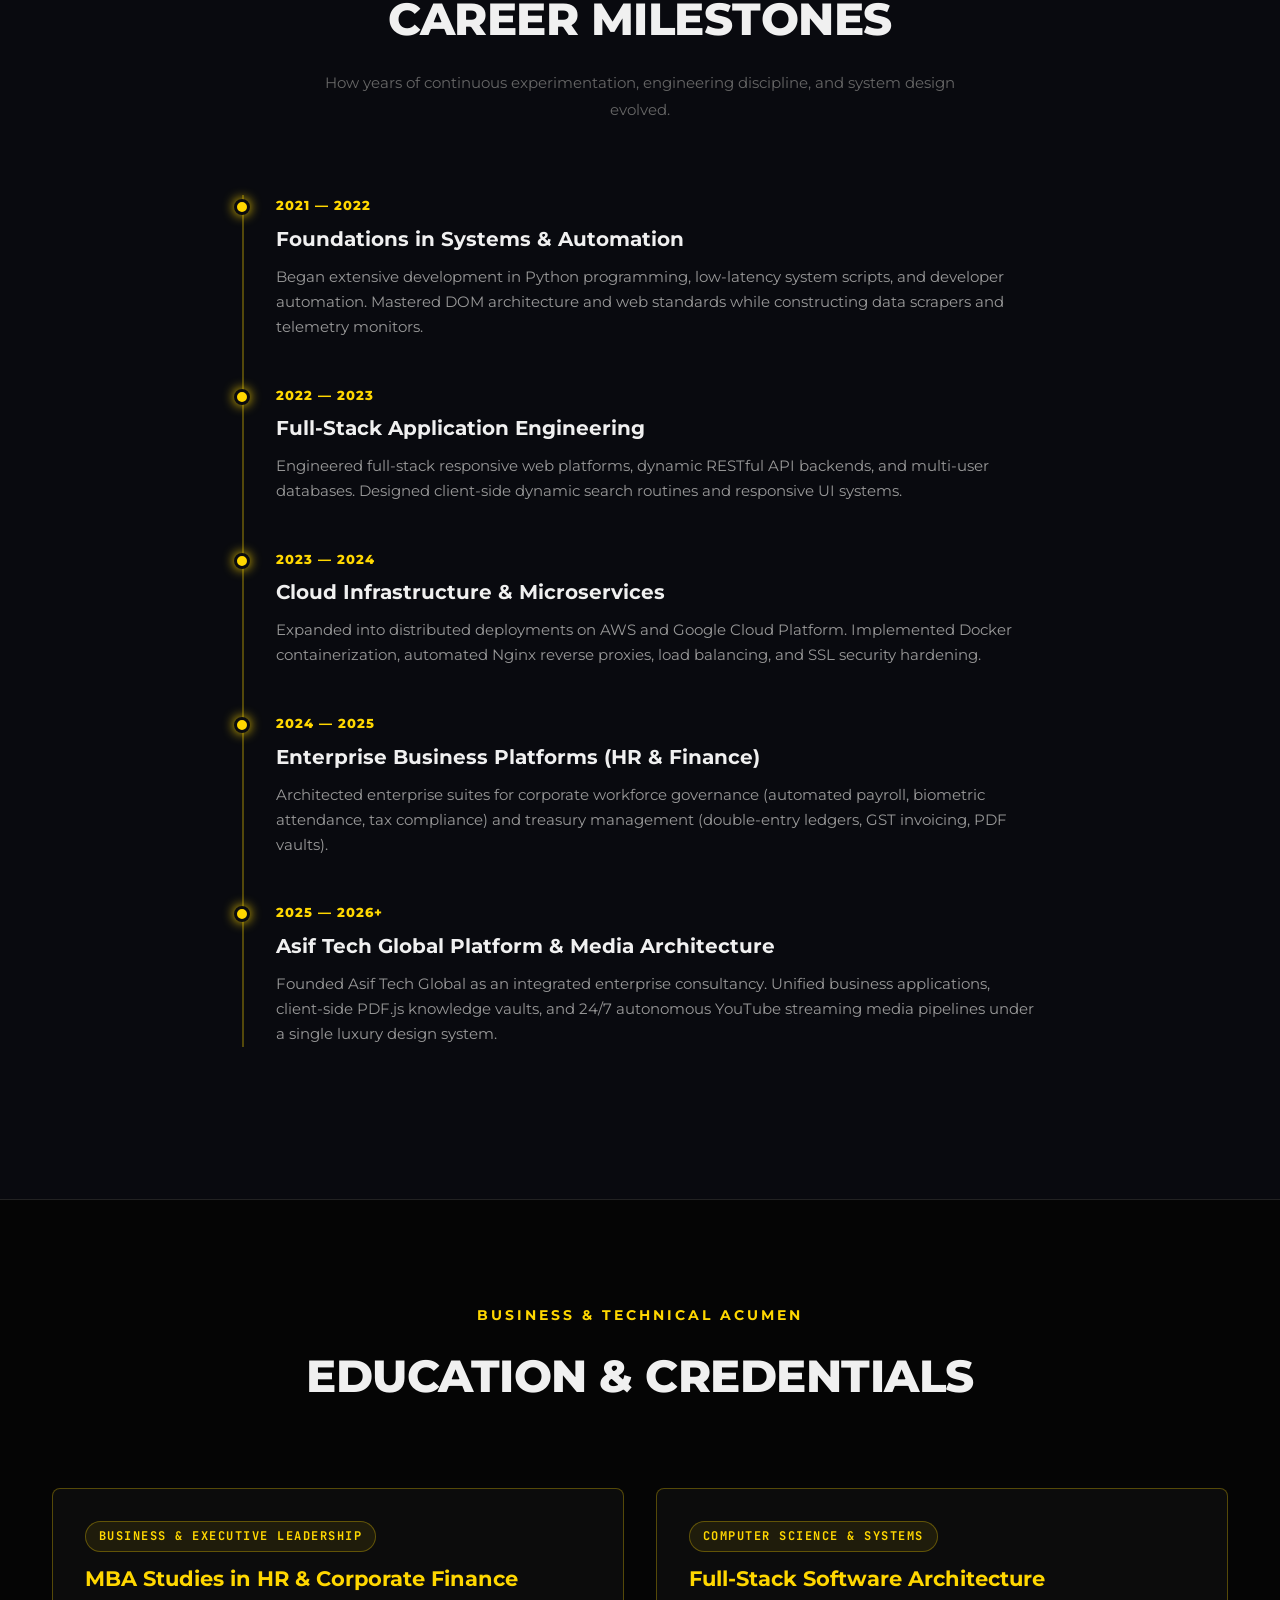
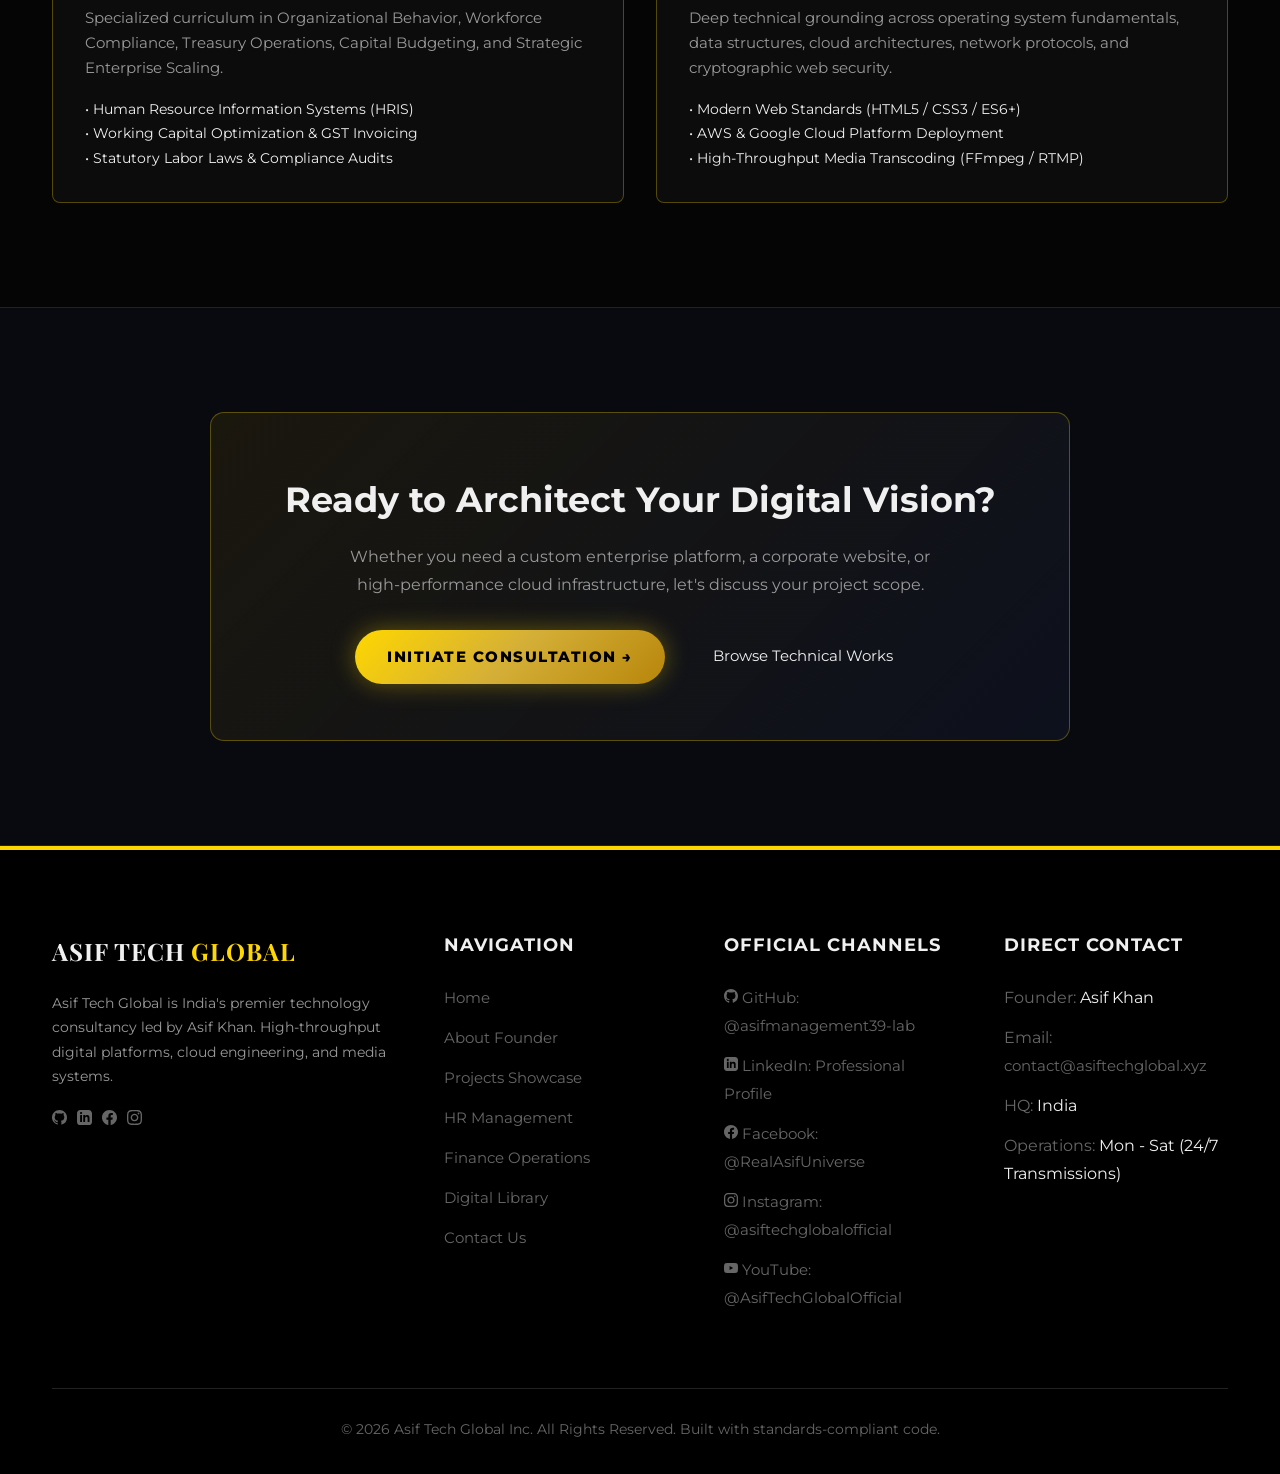
==== commit d5dee700: "feat: complete ultimate portfolio transformation with modular architecture, seo, and documentation" ====
--- a/about.html
+++ b/about.html
@@ -156,7 +156,6 @@
         </div>
 
         <a href="library.html" class="nav-link-item">Library</a>
-        <a href="youtube.html" class="nav-link-item">YouTube</a>
         <a href="contact.html" class="nav-link-item">Contact</a>
       </div>
 
@@ -224,7 +223,10 @@
             <a href="https://linkedin.com" target="_blank" rel="noopener" class="btn-outline-gold" style="padding: 0.55rem 1.1rem; font-size: 0.85rem;">
               LinkedIn Network
             </a>
-            <a href="projects.html" class="btn-gold" style="padding: 0.55rem 1.2rem; font-size: 0.85rem;">
+            <button type="button" onclick="handleDownloadCv()" class="btn-gold" style="padding: 0.55rem 1.2rem; font-size: 0.85rem; cursor: pointer;">
+              Download CV &darr;
+            </button>
+            <a href="projects.html" class="btn-secondary" style="padding: 0.55rem 1.2rem; font-size: 0.85rem;">
               View Portfolio &rarr;
             </a>
           </div>
@@ -430,7 +432,6 @@
             <li><a href="hr.html">HR Management</a></li>
             <li><a href="finance.html">Finance Operations</a></li>
             <li><a href="library.html">Digital Library</a></li>
-            <li><a href="youtube.html">YouTube Media Studio</a></li>
             <li><a href="contact.html">Contact Us</a></li>
           </ul>
         </div>
@@ -495,14 +496,21 @@
 
   <!-- Modular Scripts -->
   <script src="js/config.js"></script>
+  <script src="js/utils.js"></script>
+  <script src="js/theme.js"></script>
   <script src="js/ui-common.js"></script>
+  <script src="js/data.js"></script>
+  <script src="js/main.js"></script>
   <script>
-    document.addEventListener('DOMContentLoaded', () => {
-      initTheme();
-      initNavbarScroll();
-      initMbaDropdown();
-      initScrollTop();
-    });
+    function handleDownloadCv() {
+      if (window.ATGUtils) {
+        window.ATGUtils.showToast('Generating Executive Curriculum Vitae...', 'info', 2500);
+      }
+      setTimeout(() => {
+        // Open print view of about page or download portfolio document
+        window.print();
+      }, 600);
+    }
   </script>
 </body>
 </html>
--- a/style.css
+++ b/style.css
@@ -1,8 +1,12 @@
 /* ==========================================================================
-   ASIF TECH GLOBAL — Universal Master Stylesheet
-   Modular imports: Theme & Design Tokens, Core Components, and Responsive Optimization.
+   ASIF TECH GLOBAL — Master Modular Stylesheet (style.css)
+   Composes all architecture layers: Tokens, Animations, Components,
+   Core Layouts, Sections, and Fluid Responsive Media Queries.
    ========================================================================== */
 
 @import url("css/theme.css");
+@import url("css/animations.css");
+@import url("css/components.css");
 @import url("css/main.css");
+@import url("css/sections.css");
 @import url("css/responsive.css");
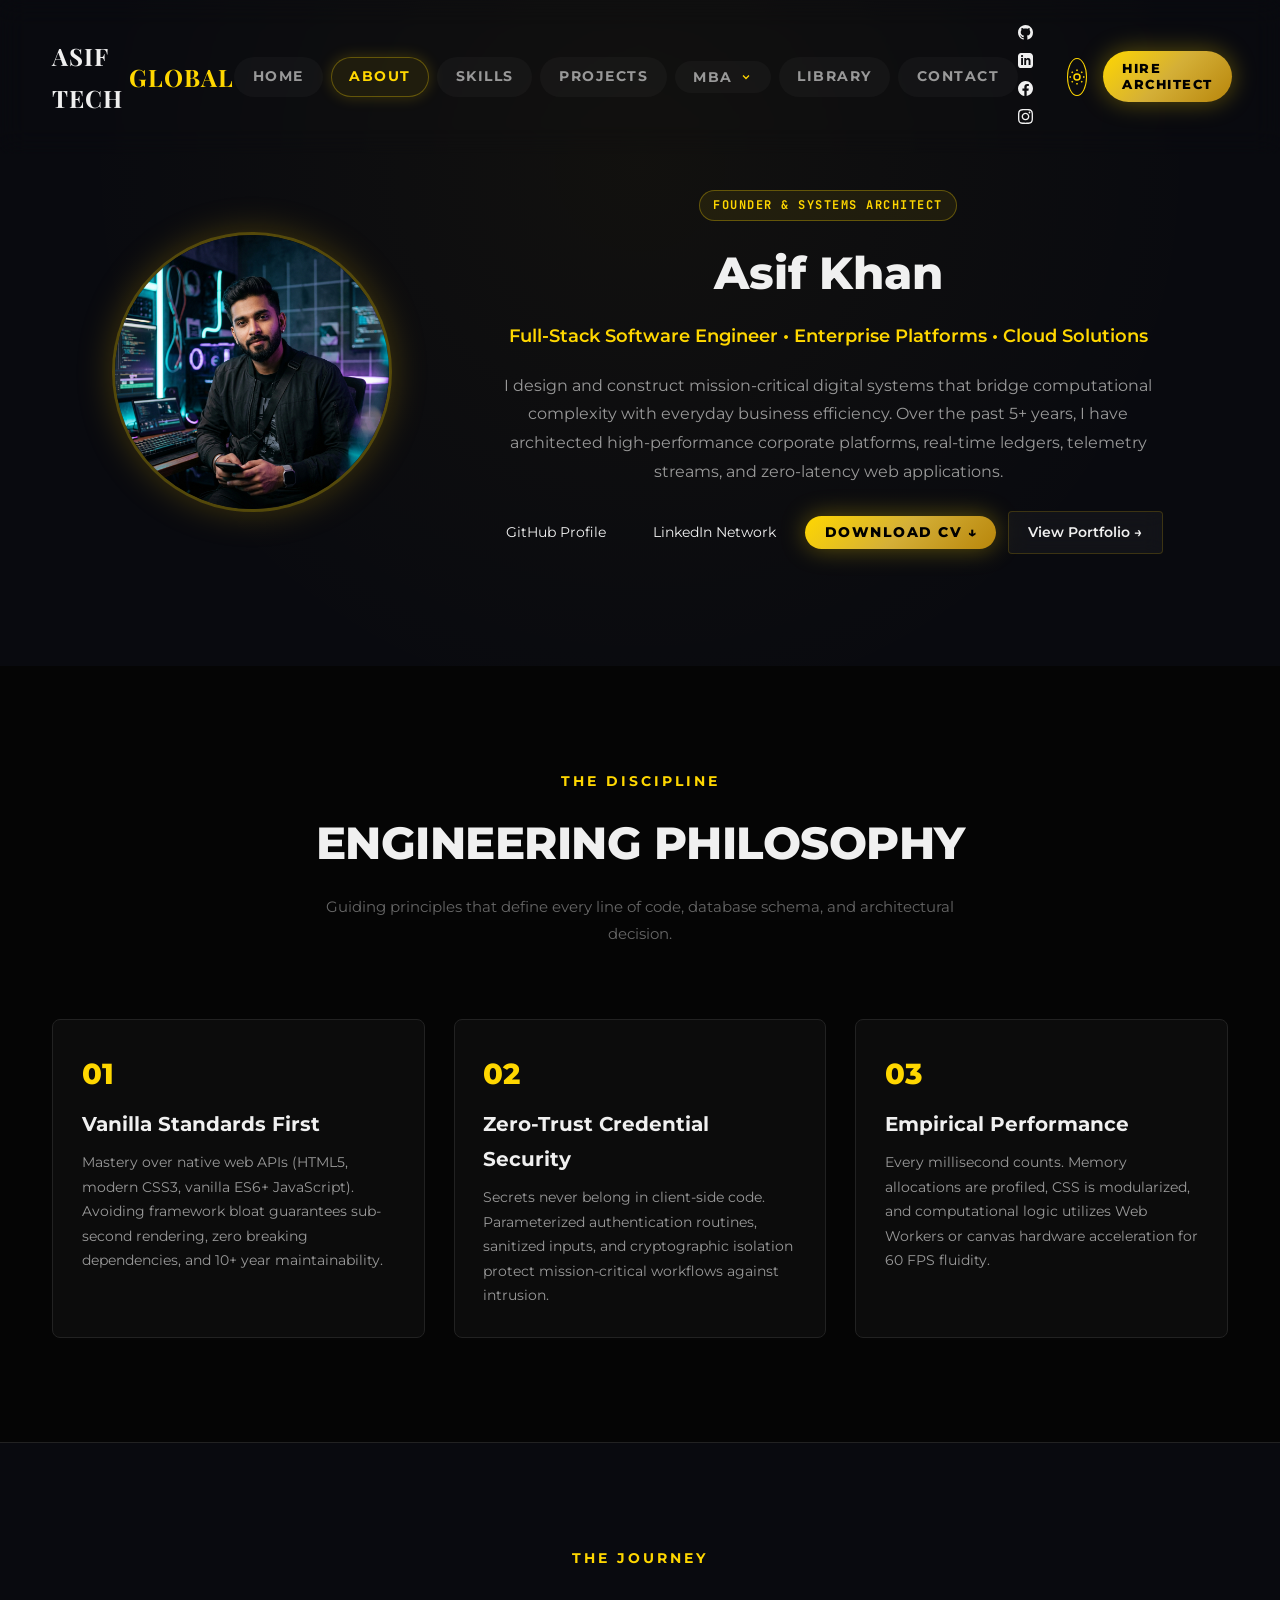
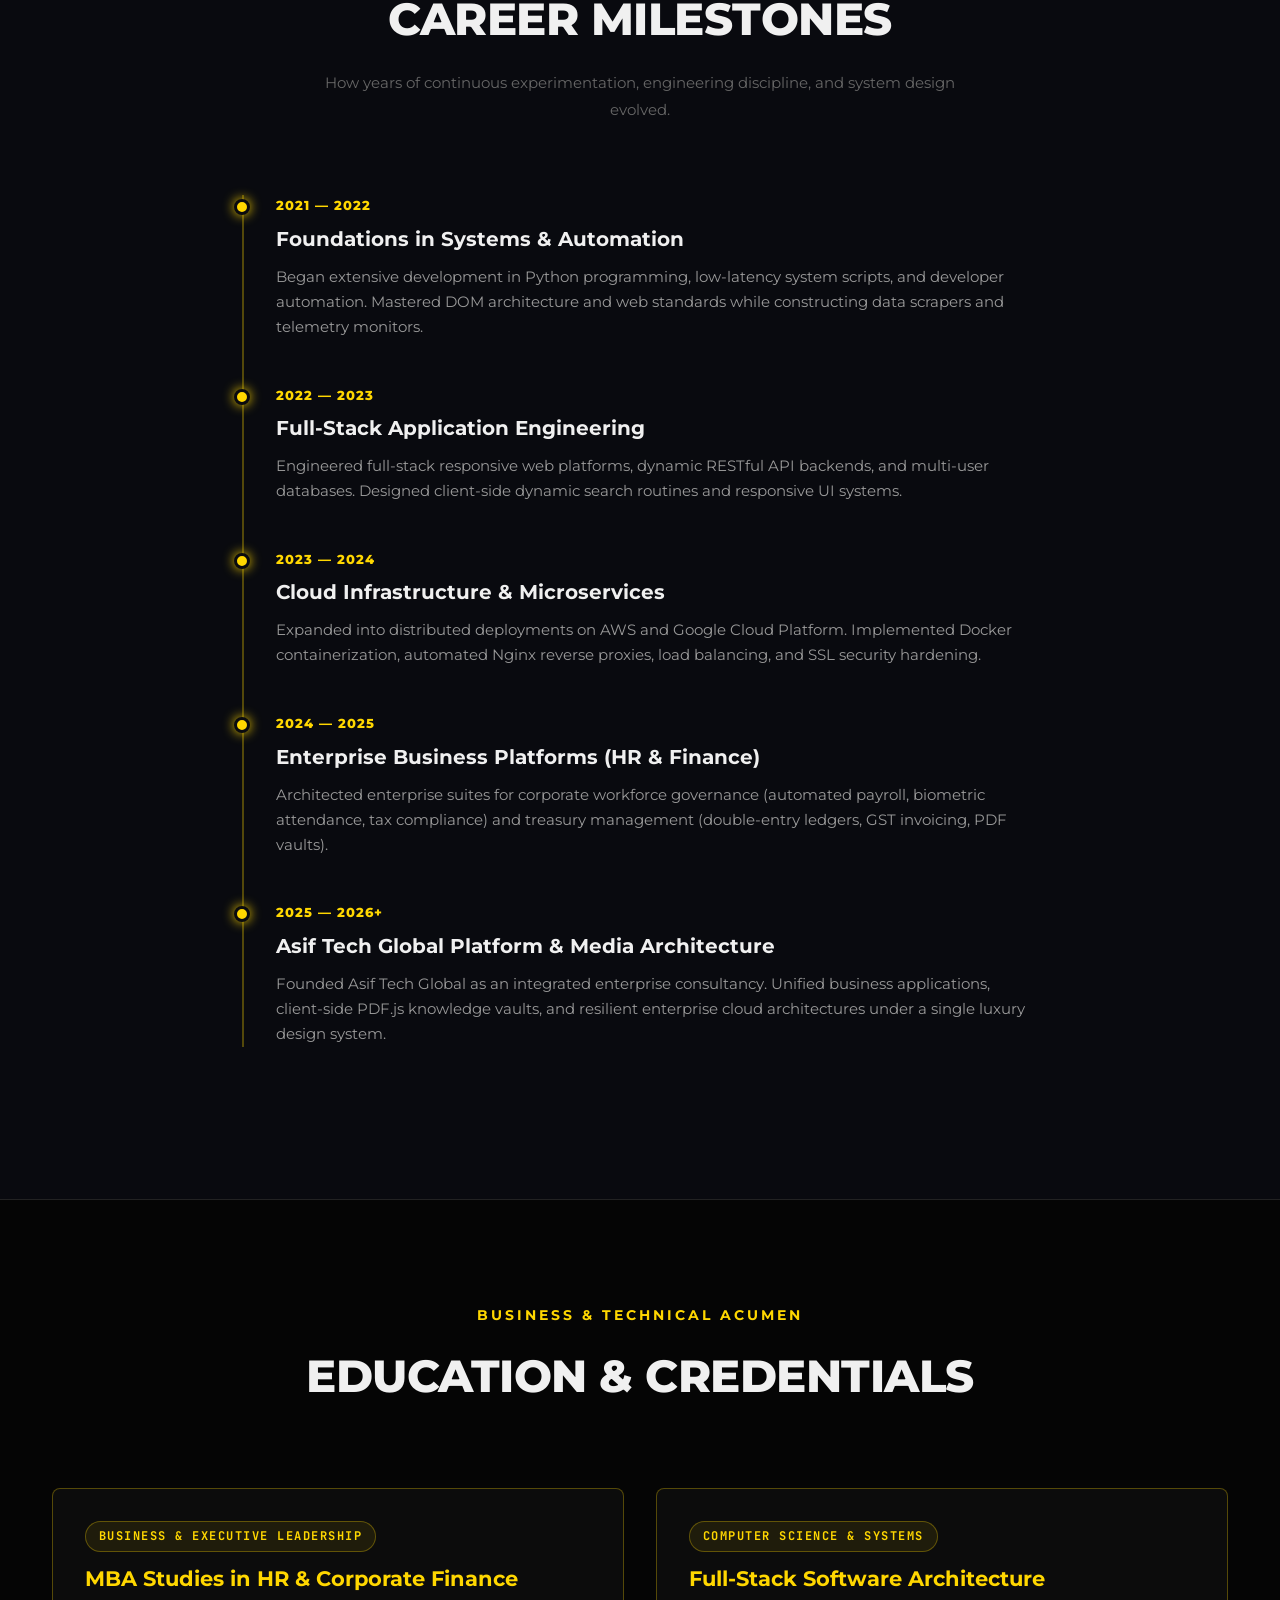
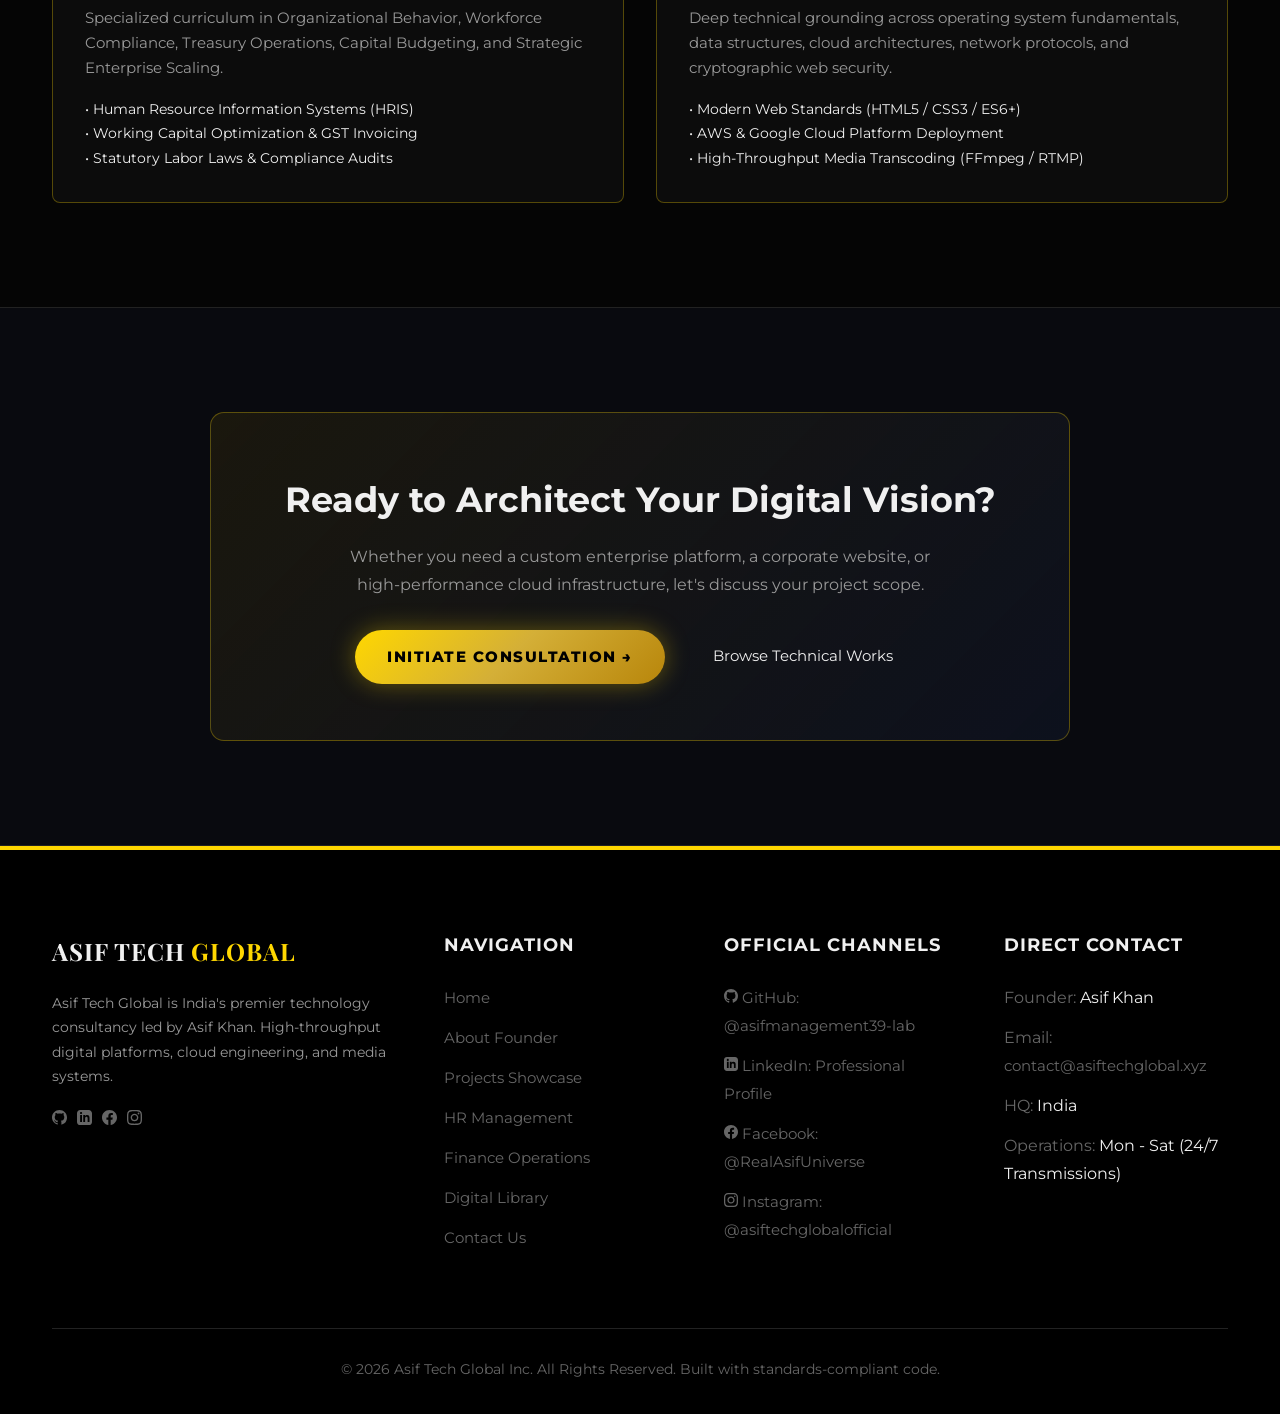
==== commit d5f340ed: "chore: purge all remaining YouTube session assets, styles, and links" ====
--- a/about.html
+++ b/about.html
@@ -331,7 +331,7 @@
           <div class="timeline-year">2025 — 2026+</div>
           <div class="timeline-title">Asif Tech Global Platform & Media Architecture</div>
           <p class="timeline-desc">
-            Founded Asif Tech Global as an integrated enterprise consultancy. Unified business applications, client-side PDF.js knowledge vaults, and 24/7 autonomous YouTube streaming media pipelines under a single luxury design system.
+            Founded Asif Tech Global as an integrated enterprise consultancy. Unified business applications, client-side PDF.js knowledge vaults, and resilient enterprise cloud architectures under a single luxury design system.
           </p>
         </div>
       </div>
@@ -463,12 +463,7 @@
                 <span>Instagram: @asiftechglobalofficial</span>
               </a>
             </li>
-            <li>
-              <a href="https://www.youtube.com/@AsifTechGlobalOfficial" target="_blank" rel="noopener">
-                <svg width="14" height="14" viewBox="0 0 24 24" fill="currentColor"><path d="M23.498 6.186a3.016 3.016 0 0 0-2.122-2.136C19.505 3.545 12 3.545 12 3.545s-7.505 0-9.377.505A3.017 3.017 0 0 0 .502 6.186C0 8.07 0 12 0 12s0 3.93.502 5.814a3.016 3.016 0 0 0 2.122 2.136c1.871.505 9.376.505 9.376.505s7.505 0 9.377-.505a3.015 3.015 0 0 0 2.122-2.136C24 15.93 24 12 24 12s0-3.93-.502-5.814zM9.545 15.568V8.432L15.818 12l-6.273 3.568z"/></svg>
-                <span>YouTube: @AsifTechGlobalOfficial</span>
-              </a>
-            </li>
+
           </ul>
         </div>
 
